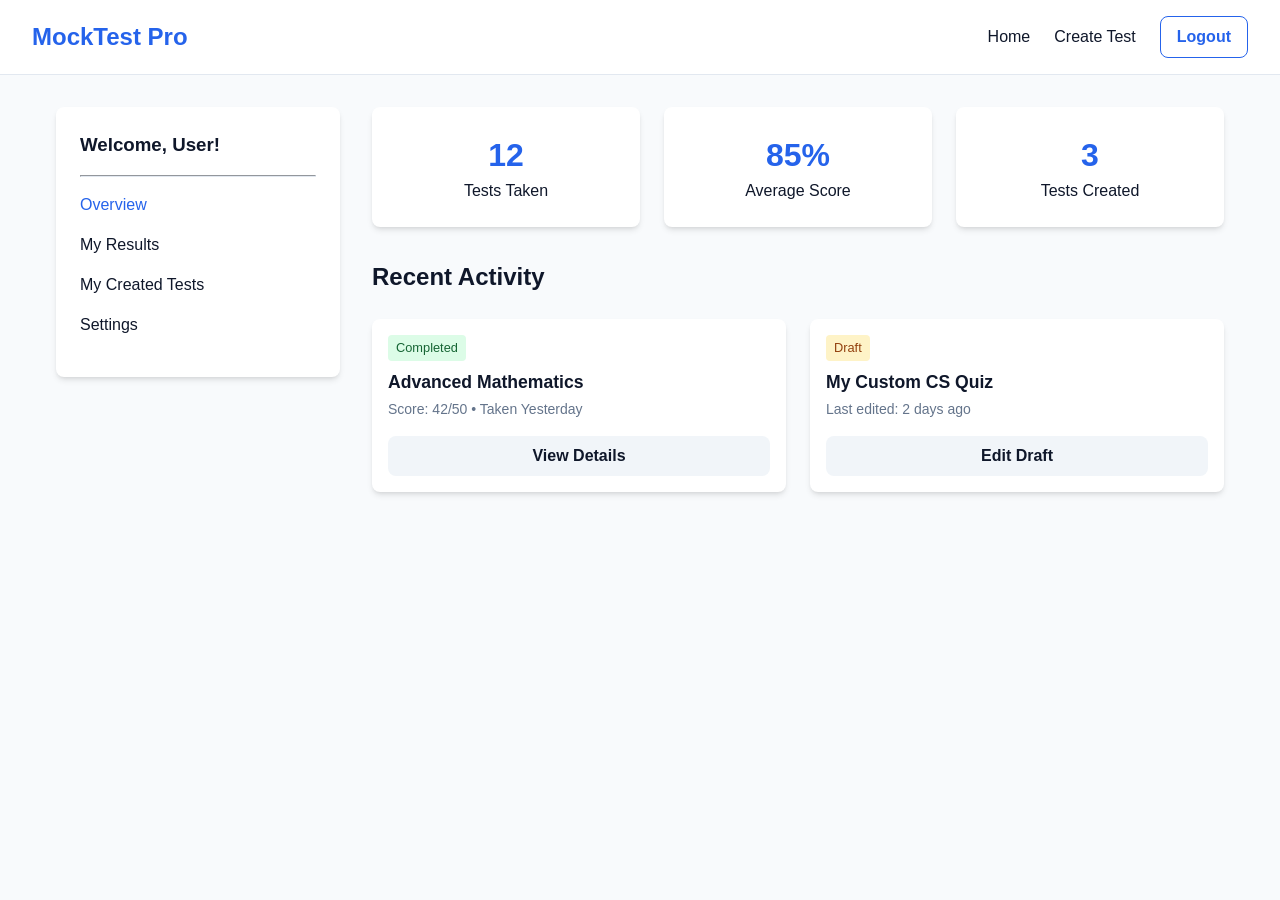
==== pages/dashboard.html @ 1f383a6a "Add dashboard.html for user dashboard interface" ====
<!DOCTYPE html>
<html lang="en">
<head>
    <meta charset="UTF-8">
    <meta name="viewport" content="width=device-width, initial-scale=1.0">
    <title>Dashboard - MockTest Pro</title>
    <link rel="stylesheet" href="../css/style.css">
</head>
<body>
    <nav class="navbar">
        <div class="nav-brand"><a href="../index.html">MockTest Pro</a></div>
        <div class="nav-links" id="navLinks">
            <a href="../index.html">Home</a>
            <a href="create.html">Create Test</a>
            <a href="../index.html" class="btn-outline">Logout</a>
        </div>
        <button class="mobile-toggle" id="mobileToggle">&#9776;</button>
    </nav>

    <main class="container">
        <div class="dashboard-grid">
            <aside class="sidebar">
                <h3>Welcome, User!</h3>
                <hr style="margin: 1rem 0; border-color: var(--border-color);">
                <ul>
                    <li><a href="#" style="color: var(--primary-color);">Overview</a></li>
                    <li><a href="#">My Results</a></li>
                    <li><a href="#">My Created Tests</a></li>
                    <li><a href="#">Settings</a></li>
                </ul>
            </aside>

            <section class="dashboard-content">
                <div class="stats-grid">
                    <div class="stat-card">
                        <h3>12</h3>
                        <p>Tests Taken</p>
                    </div>
                    <div class="stat-card">
                        <h3>85%</h3>
                        <p>Average Score</p>
                    </div>
                    <div class="stat-card">
                        <h3>3</h3>
                        <p>Tests Created</p>
                    </div>
                </div>

                <h2 style="margin-bottom: 1.5rem;">Recent Activity</h2>
                <div class="card-grid">
                    <article class="test-card">
                        <div class="card-content">
                            <span style="font-size: 0.8rem; background-color: #dcfce7; color: #166534; padding: 0.2rem 0.5rem; border-radius: 4px; display: inline-block; margin-bottom: 0.5rem;">Completed</span>
                            <h3 class="card-title">Advanced Mathematics</h3>
                            <p class="card-meta">Score: 42/50 • Taken Yesterday</p>
                            <a href="#" class="btn-secondary">View Details</a>
                        </div>
                    </article>

                    <article class="test-card">
                        <div class="card-content">
                            <span style="font-size: 0.8rem; background-color: #fef3c7; color: #92400e; padding: 0.2rem 0.5rem; border-radius: 4px; display: inline-block; margin-bottom: 0.5rem;">Draft</span>
                            <h3 class="card-title">My Custom CS Quiz</h3>
                            <p class="card-meta">Last edited: 2 days ago</p>
                            <a href="create.html" class="btn-secondary">Edit Draft</a>
                        </div>
                    </article>
                </div>
            </section>
        </div>
    </main>

    <script src="../js/main.js"></script>
</body>
</html>
---- css/style.css ----
/* --- Variables & Reset --- */
:root {
    --primary-color: #2563eb;
    --primary-hover: #1d4ed8;
    --bg-color: #f8fafc;
    --surface-color: #ffffff;
    --text-main: #0f172a;
    --text-muted: #64748b;
    --border-color: #e2e8f0;
    --radius: 8px;
    --shadow: 0 4px 6px -1px rgb(0 0 0 / 0.1), 0 2px 4px -2px rgb(0 0 0 / 0.1);
}

* {
    margin: 0;
    padding: 0;
    box-sizing: border-box;
    font-family: -apple-system, BlinkMacSystemFont, "Segoe UI", Roboto, Helvetica, Arial, sans-serif;
}

body {
    background-color: var(--bg-color);
    color: var(--text-main);
    line-height: 1.5;
}

a {
    text-decoration: none;
    color: inherit;
}

.container {
    max-width: 1200px;
    margin: 0 auto;
    padding: 2rem 1rem;
}

/* --- Navbar --- */
.navbar {
    display: flex;
    justify-content: space-between;
    align-items: center;
    padding: 1rem 2rem;
    background-color: var(--surface-color);
    border-bottom: 1px solid var(--border-color);
    position: sticky;
    top: 0;
    z-index: 100;
}

.nav-brand a {
    font-size: 1.5rem;
    font-weight: 700;
    color: var(--primary-color);
}

.nav-links {
    display: flex;
    gap: 1.5rem;
    align-items: center;
}

.nav-links a:not(.btn-primary):not(.btn-outline) {
    font-weight: 500;
    color: var(--text-main);
    transition: color 0.2s;
}

.nav-links a:hover:not(.btn-primary):not(.btn-outline) {
    color: var(--primary-color);
}

.mobile-toggle {
    display: none;
    font-size: 1.5rem;
    background: none;
    border: none;
    cursor: pointer;
}

/* --- Buttons --- */
.btn-primary, .btn-outline, .btn-secondary, .btn-submit {
    padding: 0.5rem 1rem;
    border-radius: var(--radius);
    font-weight: 600;
    cursor: pointer;
    text-align: center;
    border: none;
    transition: all 0.2s;
}

.btn-primary {
    background-color: var(--primary-color);
    color: white;
}

.btn-primary:hover {
    background-color: var(--primary-hover);
}

.btn-outline {
    background-color: transparent;
    border: 1px solid var(--primary-color);
    color: var(--primary-color);
}

.btn-outline:hover {
    background-color: var(--primary-color);
    color: white;
}

.btn-secondary {
    display: block;
    width: 100%;
    background-color: #f1f5f9;
    color: var(--text-main);
    margin-top: 1rem;
}

.btn-secondary:hover {
    background-color: #e2e8f0;
}

.btn-submit {
    background-color: #10b981;
    color: white;
    width: 100%;
    padding: 0.75rem;
    font-size: 1rem;
}

.btn-submit:hover {
    background-color: #059669;
}

/* --- Typography --- */
.hero {
    margin-bottom: 2rem;
}

.hero h1 {
    font-size: 2rem;
    margin-bottom: 0.5rem;
}

.hero p {
    color: var(--text-muted);
}

/* --- Grid & Cards (YouTube Style) --- */
.card-grid {
    display: grid;
    grid-template-columns: repeat(auto-fill, minmax(280px, 1fr));
    gap: 1.5rem;
}

.test-card {
    background-color: var(--surface-color);
    border-radius: var(--radius);
    overflow: hidden;
    box-shadow: var(--shadow);
    transition: transform 0.2s;
}

.test-card:hover {
    transform: translateY(-4px);
}

.card-thumbnail {
    width: 100%;
    height: 160px;
    background-color: #cbd5e1; /* Fallback */
}

.card-content {
    padding: 1rem;
}

.card-title {
    font-size: 1.1rem;
    margin-bottom: 0.25rem;
    white-space: nowrap;
    overflow: hidden;
    text-overflow: ellipsis;
}

.card-meta {
    font-size: 0.875rem;
    color: var(--text-muted);
}

/* --- Forms (Login/Signup/Create) --- */
.auth-container, .form-container {
    max-width: 400px;
    margin: 4rem auto;
    background-color: var(--surface-color);
    padding: 2rem;
    border-radius: var(--radius);
    box-shadow: var(--shadow);
}

.form-container {
    max-width: 800px;
}

.auth-container h2, .form-container h2 {
    margin-bottom: 1.5rem;
    text-align: center;
}

.form-group {
    margin-bottom: 1rem;
}

.form-group label {
    display: block;
    margin-bottom: 0.5rem;
    font-weight: 500;
}

.form-group input, .form-group textarea, .form-group select {
    width: 100%;
    padding: 0.75rem;
    border: 1px solid var(--border-color);
    border-radius: var(--radius);
    font-size: 1rem;
}

.form-group input:focus, .form-group textarea:focus {
    outline: none;
    border-color: var(--primary-color);
    box-shadow: 0 0 0 3px rgba(37, 99, 235, 0.1);
}

/* --- Quiz Interface --- */
.quiz-header {
    display: flex;
    justify-content: space-between;
    align-items: center;
    margin-bottom: 2rem;
    padding-bottom: 1rem;
    border-bottom: 1px solid var(--border-color);
}

.timer {
    font-size: 1.25rem;
    font-weight: 700;
    color: #ef4444;
}

.question-container {
    background-color: var(--surface-color);
    padding: 2rem;
    border-radius: var(--radius);
    box-shadow: var(--shadow);
    margin-bottom: 1.5rem;
}

.question-text {
    font-size: 1.2rem;
    font-weight: 600;
    margin-bottom: 1.5rem;
}

.options {
    display: flex;
    flex-direction: column;
    gap: 1rem;
}

.option-label {
    display: flex;
    align-items: center;
    gap: 1rem;
    padding: 1rem;
    border: 1px solid var(--border-color);
    border-radius: var(--radius);
    cursor: pointer;
    transition: background-color 0.2s;
}

.option-label:hover {
    background-color: #f1f5f9;
}

.quiz-footer {
    display: flex;
    justify-content: space-between;
}

/* --- Dashboard --- */
.dashboard-grid {
    display: grid;
    grid-template-columns: 1fr 3fr;
    gap: 2rem;
}

.sidebar {
    background-color: var(--surface-color);
    padding: 1.5rem;
    border-radius: var(--radius);
    box-shadow: var(--shadow);
    align-self: start;
}

.sidebar ul {
    list-style: none;
}

.sidebar li {
    margin-bottom: 1rem;
}

.sidebar a {
    font-weight: 500;
}

.sidebar a:hover {
    color: var(--primary-color);
}

.stats-grid {
    display: grid;
    grid-template-columns: repeat(auto-fit, minmax(200px, 1fr));
    gap: 1.5rem;
    margin-bottom: 2rem;
}

.stat-card {
    background-color: var(--surface-color);
    padding: 1.5rem;
    border-radius: var(--radius);
    box-shadow: var(--shadow);
    text-align: center;
}

.stat-card h3 {
    font-size: 2rem;
    color: var(--primary-color);
}

/* --- Responsive --- */
@media (max-width: 768px) {
    .nav-links {
        display: none;
        flex-direction: column;
        position: absolute;
        top: 100%;
        left: 0;
        right: 0;
        background-color: var(--surface-color);
        padding: 1rem;
        border-bottom: 1px solid var(--border-color);
        box-shadow: var(--shadow);
    }

    .nav-links.active {
        display: flex;
    }

    .mobile-toggle {
        display: block;
    }

    .dashboard-grid {
        grid-template-columns: 1fr;
    }
  }
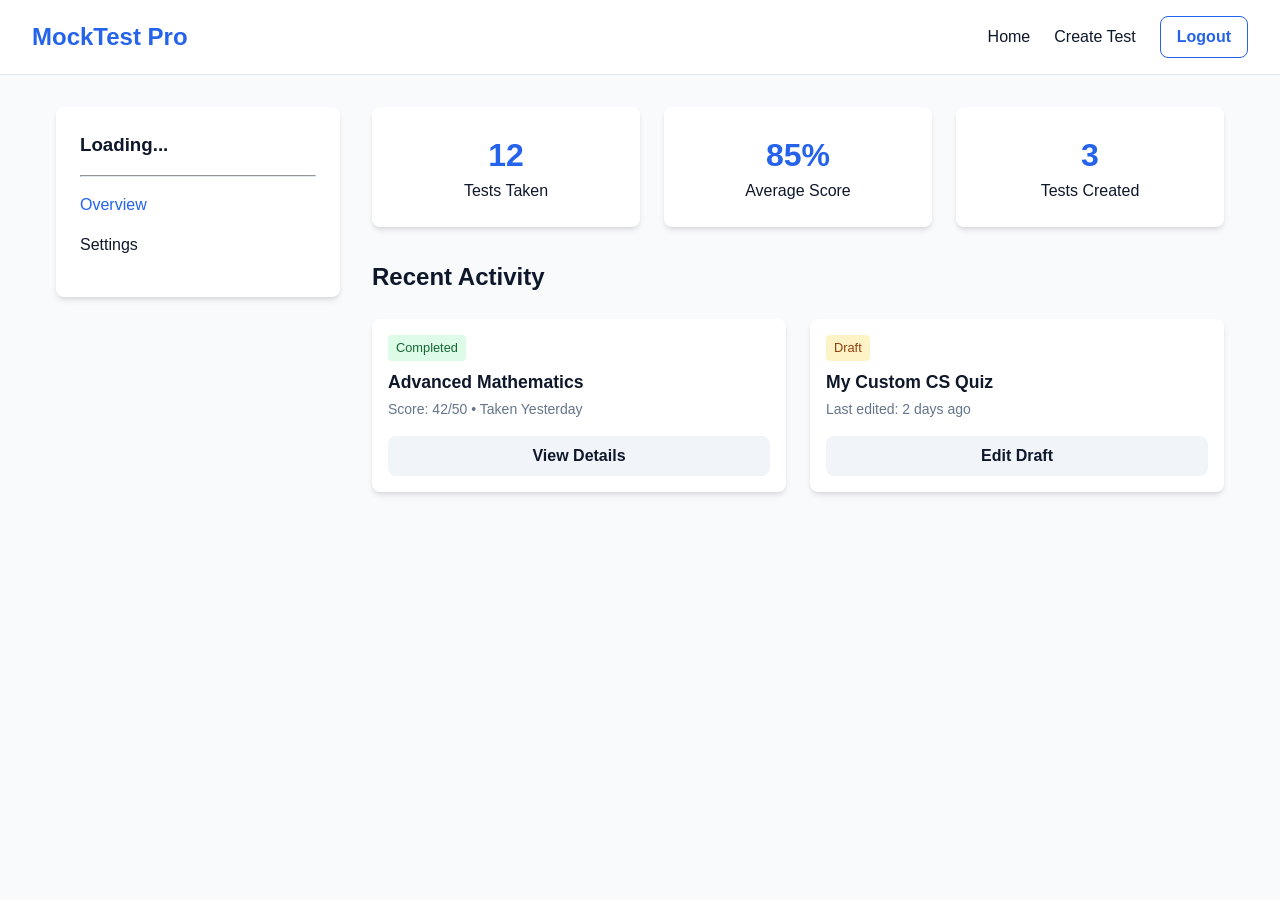
==== commit 842f53e6: "Update dashboard with dynamic user display and menus" ====
--- a/pages/dashboard.html
+++ b/pages/dashboard.html
@@ -12,7 +12,7 @@
         <div class="nav-links" id="navLinks">
             <a href="../index.html">Home</a>
             <a href="create.html">Create Test</a>
-            <a href="../index.html" class="btn-outline">Logout</a>
+            <a href="#" id="logoutBtn" class="btn-outline">Logout</a>
         </div>
         <button class="mobile-toggle" id="mobileToggle">&#9776;</button>
     </nav>
@@ -20,13 +20,20 @@
     <main class="container">
         <div class="dashboard-grid">
             <aside class="sidebar">
-                <h3>Welcome, User!</h3>
+                <h3 id="userNameDisplay">Loading...</h3>
+                <span id="userRoleDisplay" style="font-size: 0.85rem; color: var(--text-muted); text-transform: capitalize; display: block; margin-bottom: 1rem;"></span>
                 <hr style="margin: 1rem 0; border-color: var(--border-color);">
                 <ul>
                     <li><a href="#" style="color: var(--primary-color);">Overview</a></li>
-                    <li><a href="#">My Results</a></li>
-                    <li><a href="#">My Created Tests</a></li>
-                    <li><a href="#">Settings</a></li>
+                    
+                    <li id="studentMenu" style="display: none;"><a href="#">My Results</a></li>
+                    
+                    <li id="teacherMenu" style="display: none;">
+                        <a href="create.html">Create New Test</a><br><br>
+                        <a href="#">My Created Tests</a>
+                    </li>
+                    
+                    <li style="margin-top: 1rem;"><a href="#">Settings</a></li>
                 </ul>
             </aside>
 
@@ -71,5 +78,6 @@
     </main>
 
     <script src="../js/main.js"></script>
+    <script type="module" src="../js/firebase-auth.js"></script>
 </body>
 </html>
